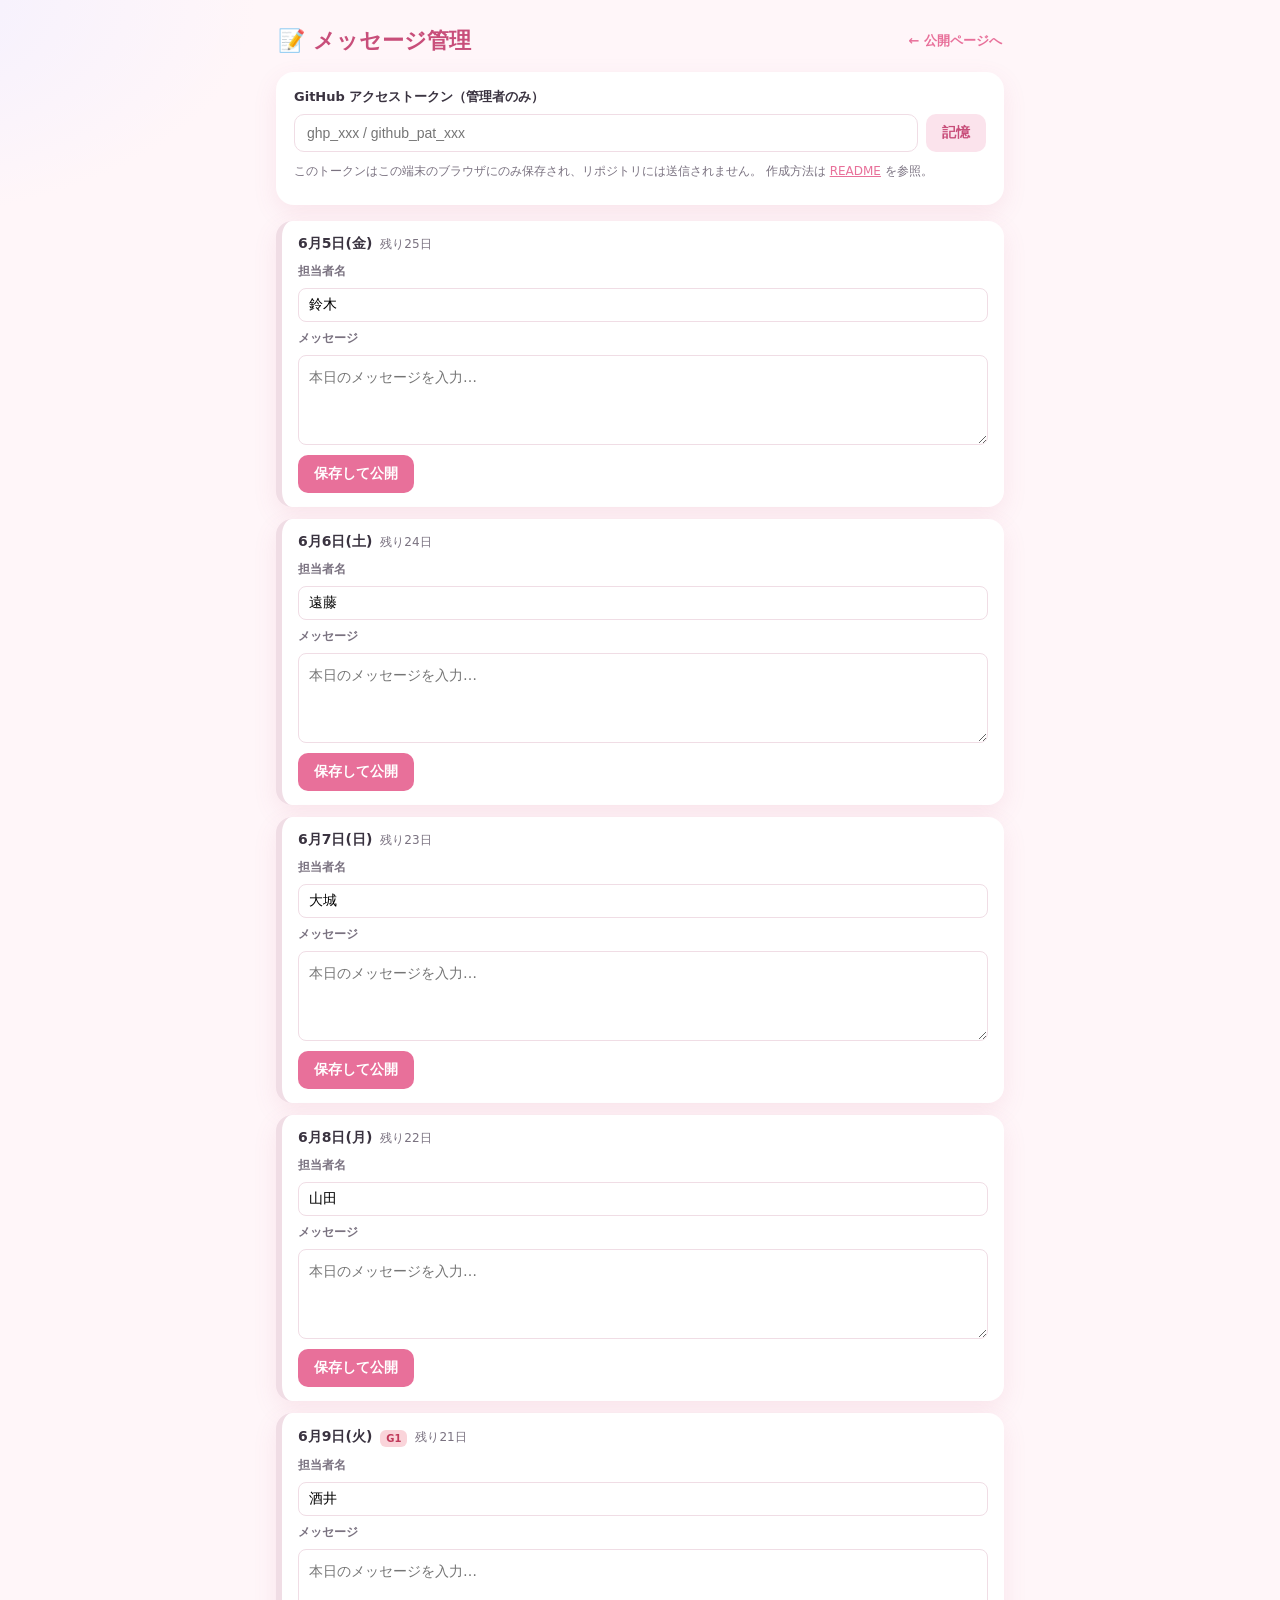
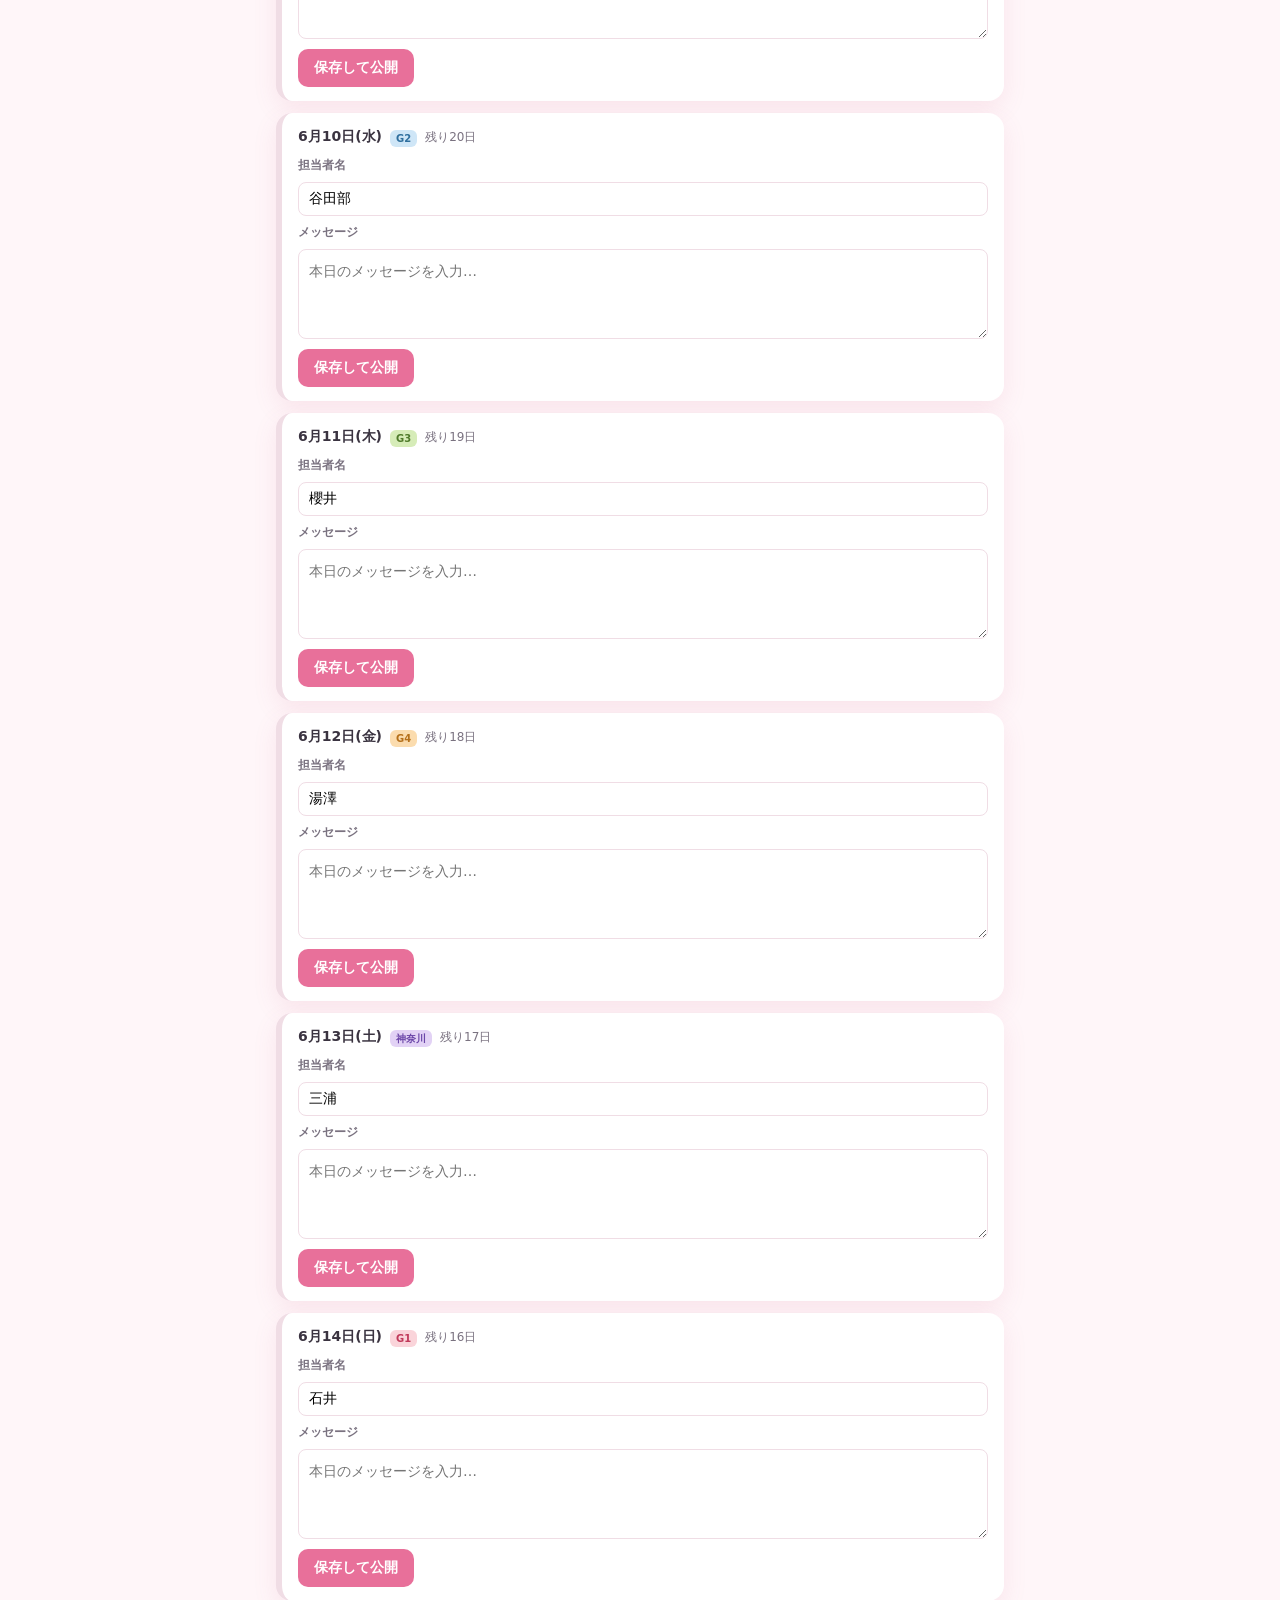
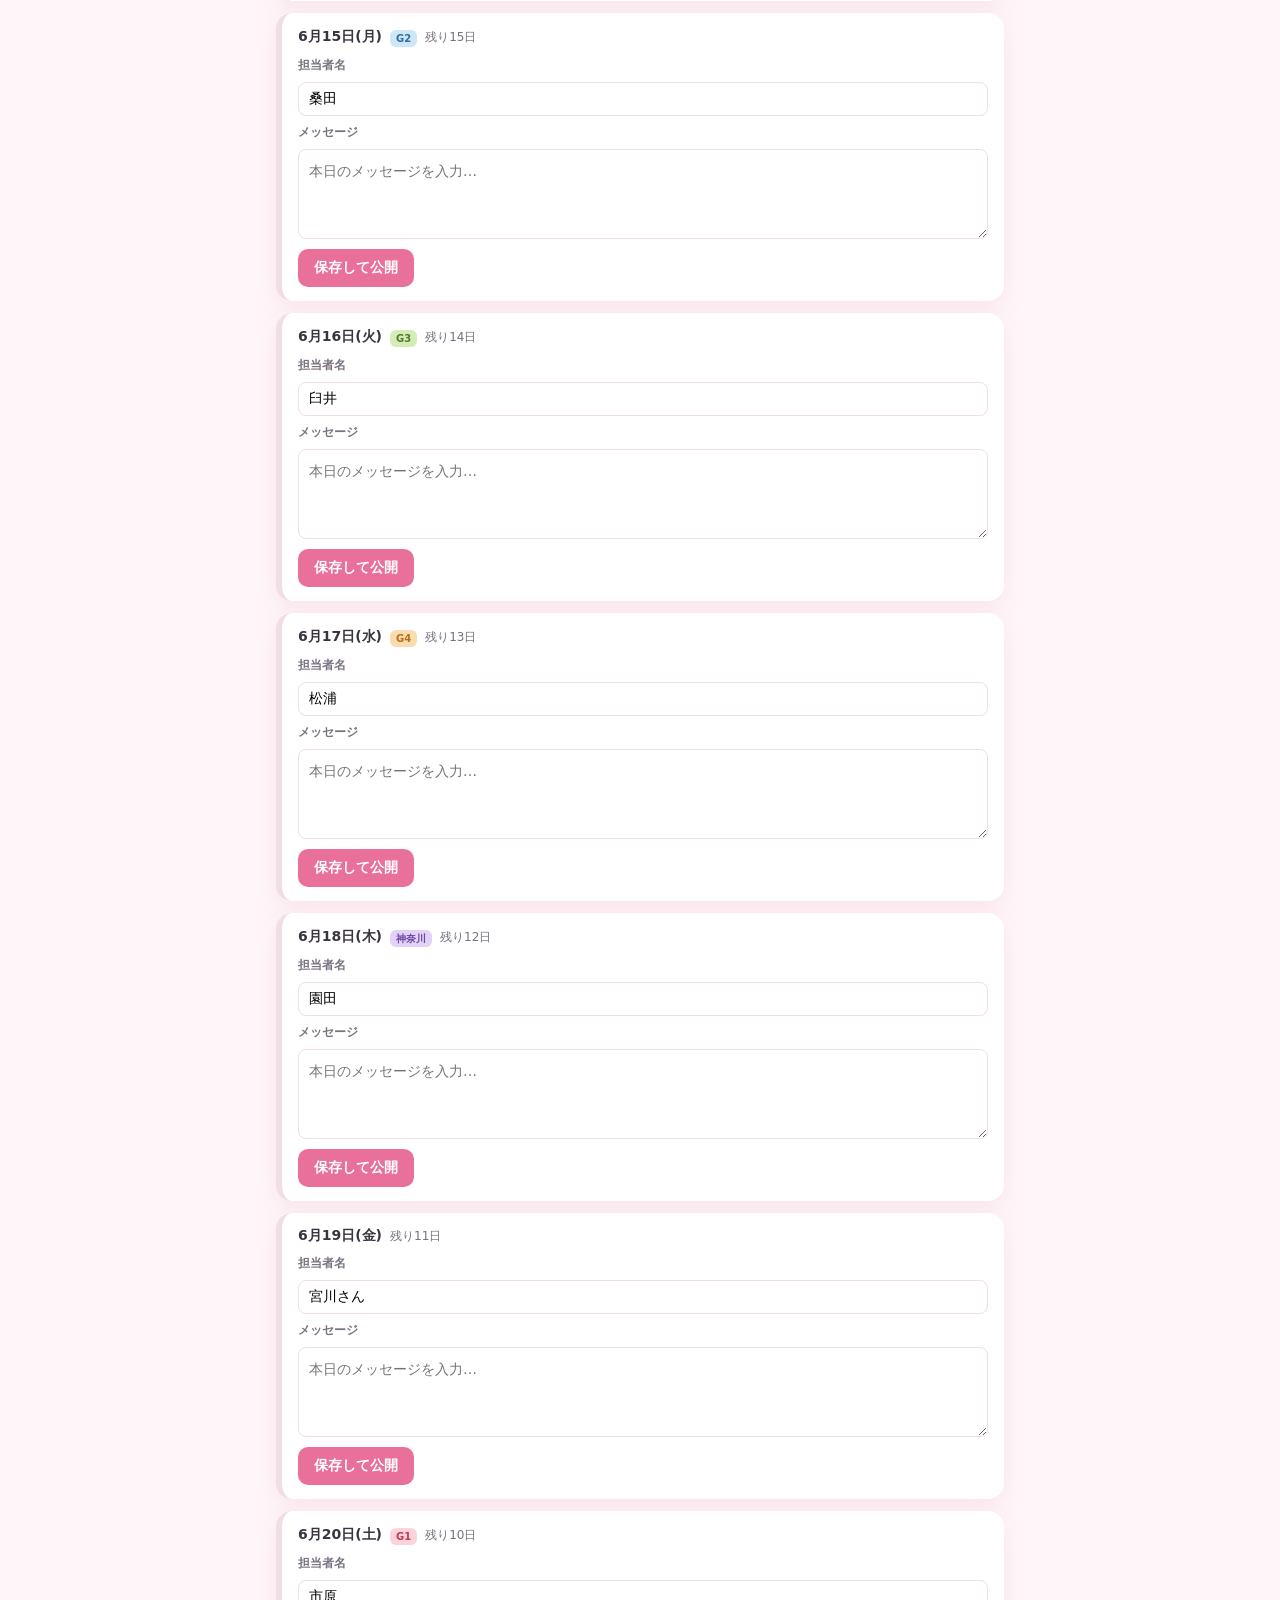
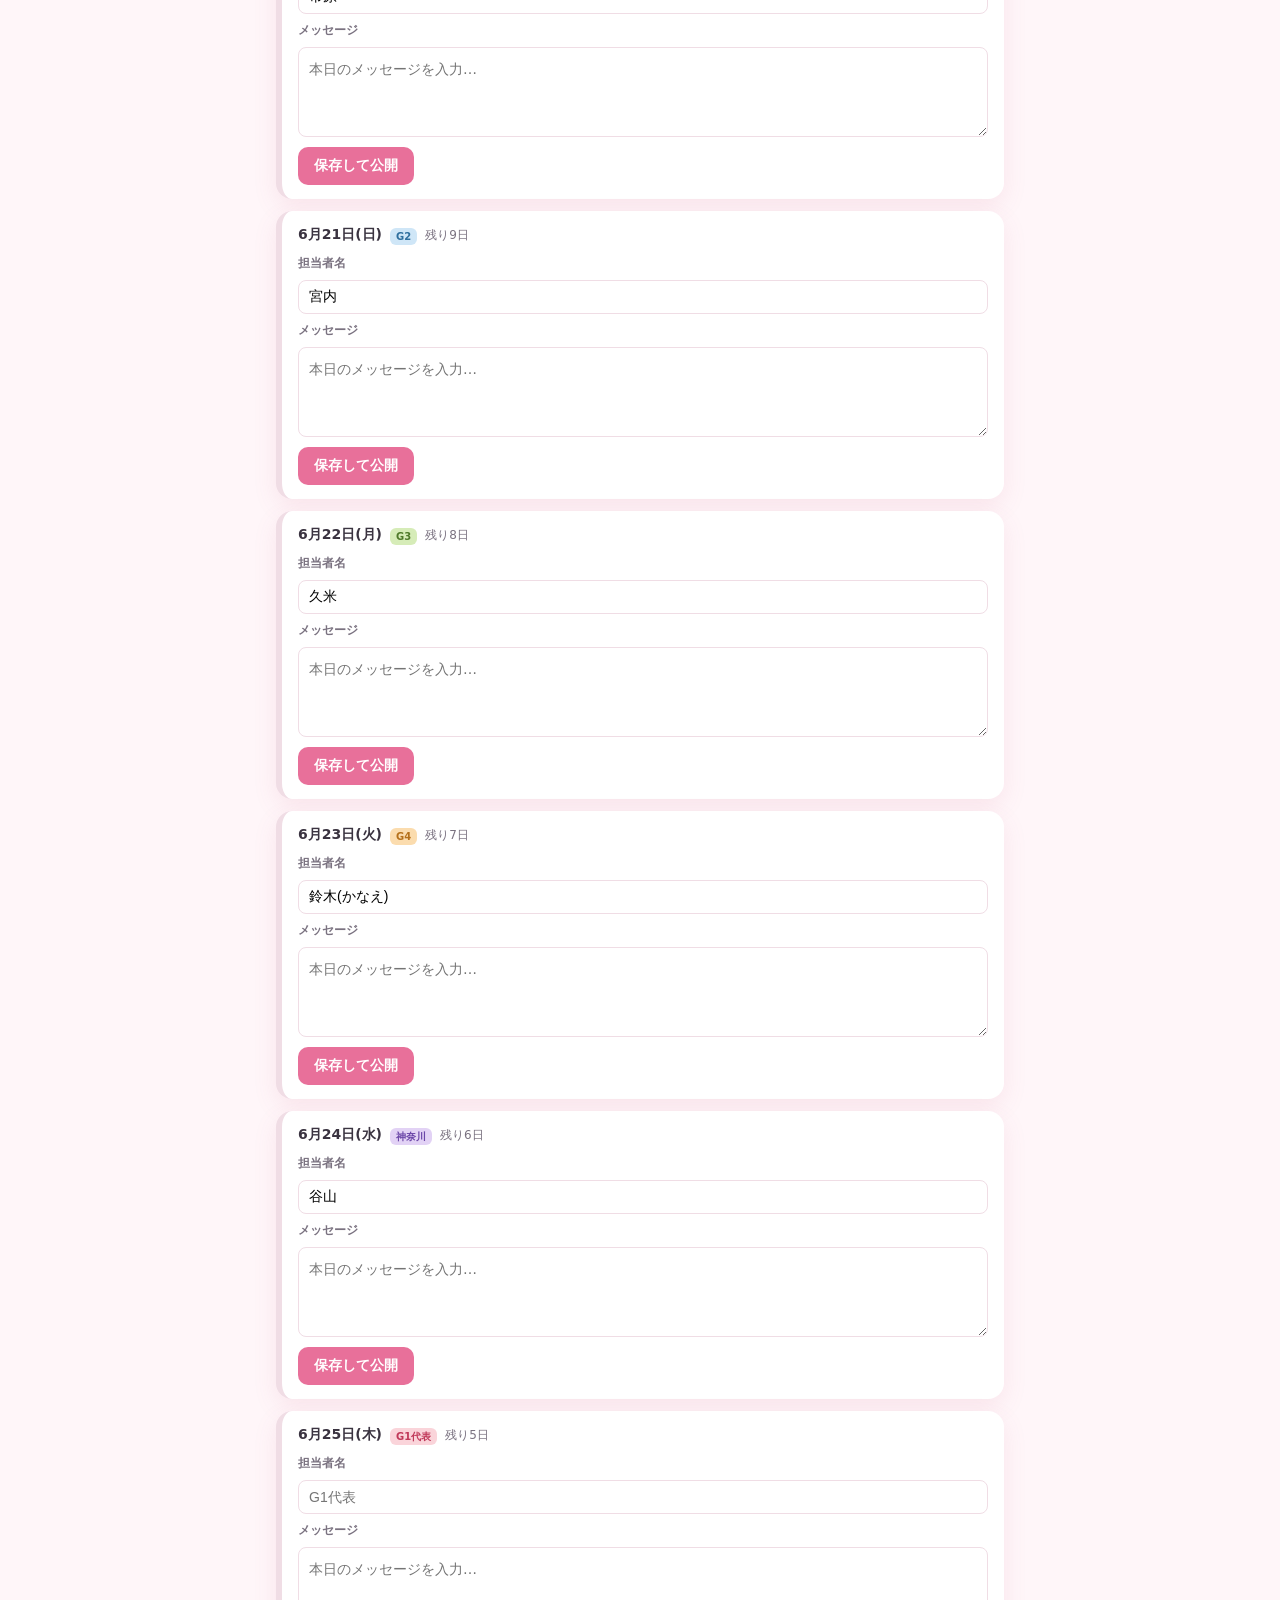
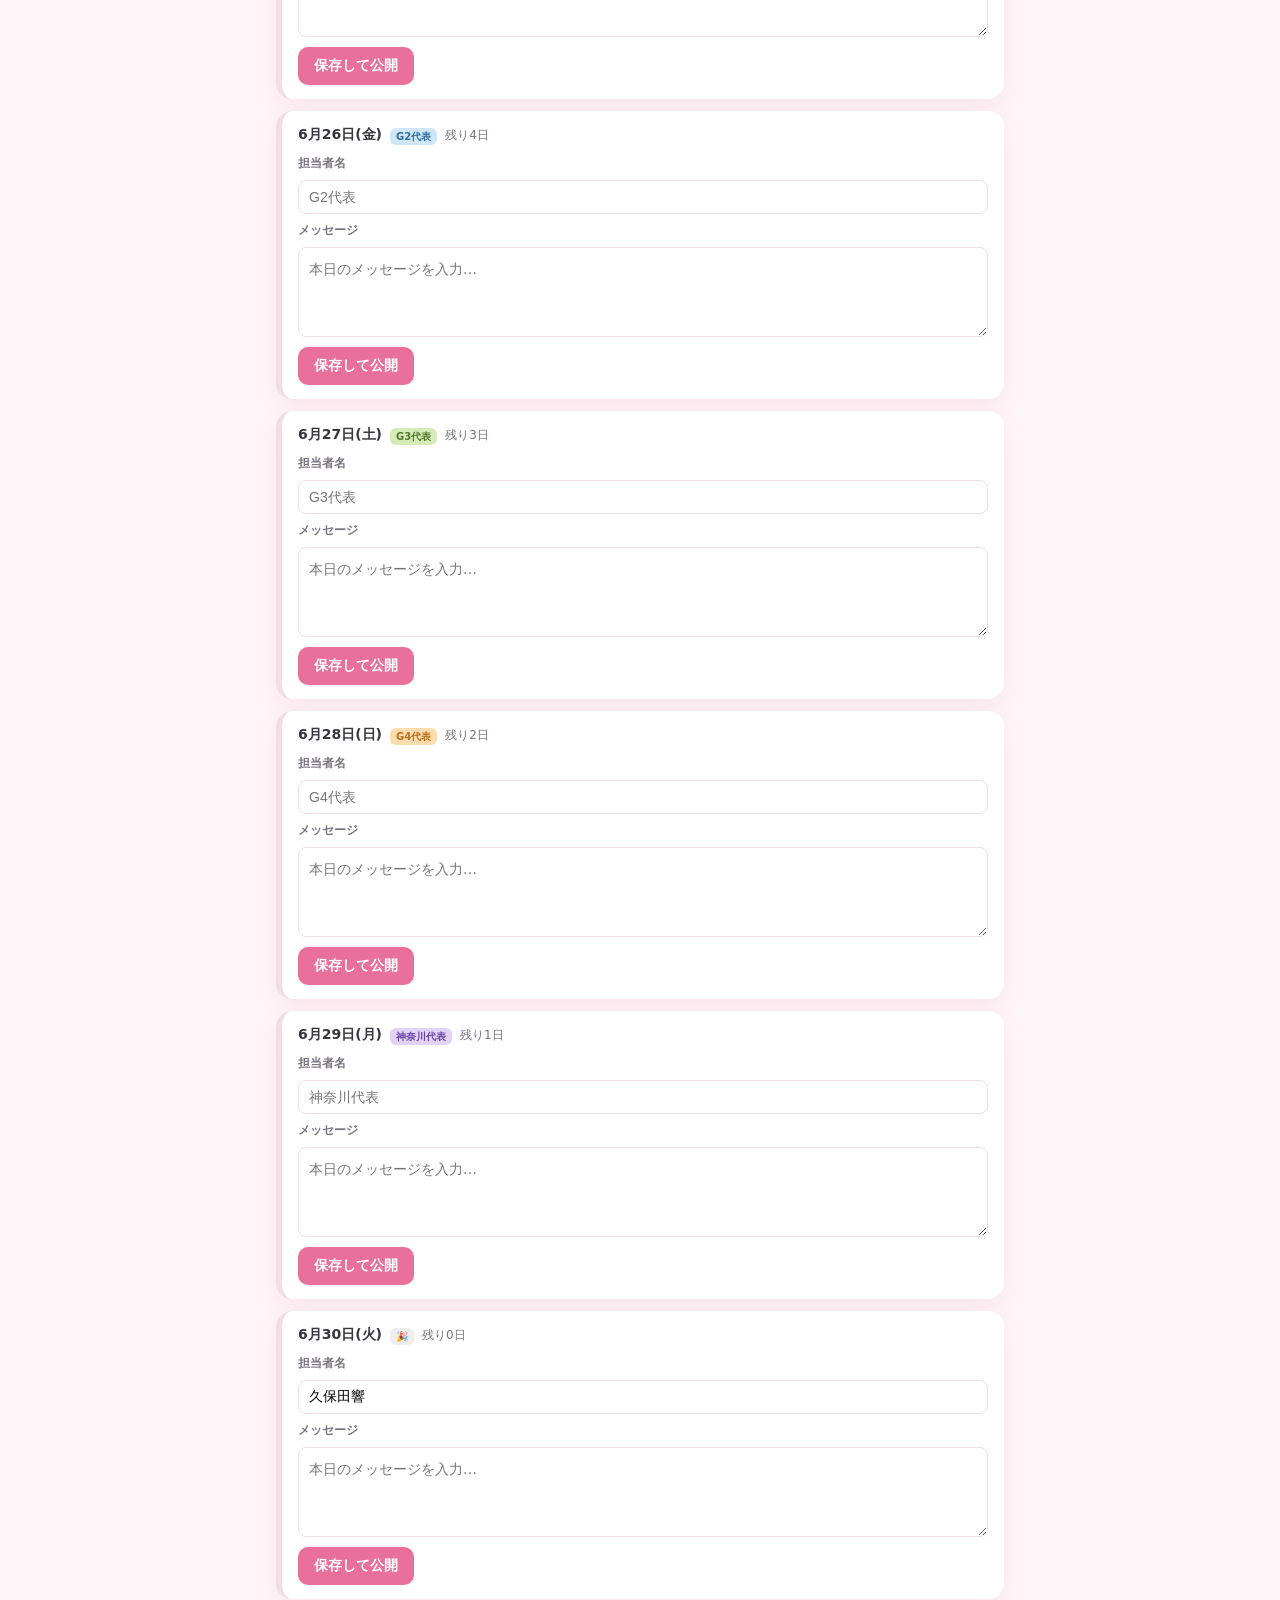
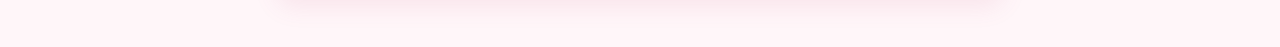
==== admin.html @ d073f43c "首都圏 集客カウントダウンサイト 初版 - 毎秒のカウントダウン（6/30 終日にゼロ） - 集客期間の進捗ゲージ（○%終了） - 6月カレンダー（担当者・残り日数・メッセージ） - 管理者ページ（G" ====
<!DOCTYPE html>
<html lang="ja">
<head>
  <meta charset="UTF-8" />
  <meta name="viewport" content="width=device-width, initial-scale=1.0" />
  <title>管理者ページ｜集客カウントダウン</title>
  <link rel="stylesheet" href="css/style.css" />
  <link rel="stylesheet" href="css/admin.css" />
</head>
<body>
  <div class="page admin">
    <header class="admin__head">
      <h1>📝 メッセージ管理</h1>
      <a href="index.html" class="admin__back">← 公開ページへ</a>
    </header>

    <!-- トークン入力 -->
    <section class="admin__token card">
      <label for="token">GitHub アクセストークン（管理者のみ）</label>
      <div class="admin__token-row">
        <input type="password" id="token" placeholder="ghp_xxx / github_pat_xxx" autocomplete="off" />
        <button id="btn-save-token" class="btn btn--ghost">記憶</button>
      </div>
      <p class="admin__note">
        このトークンはこの端末のブラウザにのみ保存され、リポジトリには送信されません。
        作成方法は <a href="README.md" target="_blank" rel="noopener">README</a> を参照。
      </p>
      <p id="token-status" class="admin__status"></p>
    </section>

    <div id="editor" class="admin__editor"></div>

    <div id="toast" class="toast" hidden></div>
  </div>

  <script src="js/schedule.js"></script>
  <script src="js/admin.js"></script>
</body>
</html>
---- css/style.css ----
:root {
  --pink: #e8709a;
  --pink-soft: #fbe3ec;
  --pink-deep: #c84e7a;
  --ink: #3a3340;
  --ink-soft: #7a7280;
  --bg: #fff6f9;
  --card: #ffffff;
  --line: #f0dde5;
  --g1-bg: #fad4da; --g1-fg: #c0395a;
  --g2-bg: #cfe6f7; --g2-fg: #2f6f9e;
  --g3-bg: #d6ecb8; --g3-fg: #4f7a2a;
  --g4-bg: #fbdcae; --g4-fg: #b5701a;
  --kanagawa-bg: #e2d2f5; --kanagawa-fg: #6b46a8;
  --shadow: 0 8px 24px rgba(200, 78, 122, 0.10);
}

* { box-sizing: border-box; }

body {
  margin: 0;
  font-family: "Hiragino Sans", "Hiragino Kaku Gothic ProN", "Yu Gothic",
    "Noto Sans JP", "Segoe UI", system-ui, sans-serif;
  color: var(--ink);
  background:
    radial-gradient(900px 500px at 100% -10%, #fff0f5 0%, transparent 60%),
    radial-gradient(700px 400px at -10% 0%, #f3f0ff 0%, transparent 55%),
    var(--bg);
  -webkit-font-smoothing: antialiased;
}

.page {
  max-width: 760px;
  margin: 0 auto;
  padding: 20px 16px 48px;
}

/* ===== Hero ===== */
.hero {
  display: flex;
  align-items: center;
  gap: 18px;
  background: var(--card);
  border-radius: 24px;
  padding: 20px 22px;
  box-shadow: var(--shadow);
}
.hero__brand {
  display: grid;
  justify-items: center;
  line-height: 1;
  padding-right: 18px;
  border-right: 2px dotted var(--line);
}
.hero__month { font-size: 15px; letter-spacing: 2px; color: var(--pink); font-style: italic; }
.hero__no { font-size: 56px; font-weight: 800; color: var(--ink); }
.hero__year { font-size: 13px; color: var(--ink-soft); letter-spacing: 1px; }
.hero__title { display: grid; gap: 4px; }
.hero__lead { margin: 0; color: var(--pink); font-weight: 700; font-size: 14px; }
.hero__title h1 {
  margin: 0;
  font-size: clamp(26px, 7vw, 38px);
  color: var(--pink-deep);
  letter-spacing: 1px;
}
.hero__sub { margin: 0; font-size: 13px; color: var(--ink-soft); }

/* ===== Countdown ===== */
.countdown {
  margin-top: 16px;
  background: linear-gradient(135deg, #ff9bbb, #e8709a);
  color: #fff;
  border-radius: 24px;
  padding: 22px 18px 18px;
  text-align: center;
  box-shadow: var(--shadow);
}
.countdown__remain { display: flex; align-items: baseline; justify-content: center; gap: 6px; }
.countdown__remain-num { font-size: clamp(54px, 16vw, 86px); font-weight: 800; line-height: 1; text-shadow: 0 3px 0 rgba(0,0,0,.08); }
.countdown__remain-unit { font-size: 22px; font-weight: 700; }
.countdown__clock { display: flex; align-items: center; justify-content: center; gap: 8px; margin-top: 8px; }
.countdown__clock .unit { display: grid; min-width: 64px; background: rgba(255,255,255,.18); border-radius: 14px; padding: 8px 6px; }
.countdown__clock .unit span { font-size: clamp(22px, 7vw, 30px); font-weight: 800; font-variant-numeric: tabular-nums; }
.countdown__clock .unit small { font-size: 11px; opacity: .9; }
.countdown__clock .sep { font-size: 24px; font-weight: 800; opacity: .8; }
.countdown__caption { margin: 12px 0 0; font-size: 13px; opacity: .95; }

/* ===== Gauge ===== */
.gauge { margin-top: 16px; background: var(--card); border-radius: 20px; padding: 16px 18px; box-shadow: var(--shadow); }
.gauge__bar { position: relative; height: 30px; border-radius: 999px; background: #f3e2ea; overflow: hidden; }
.gauge__fill { position: absolute; inset: 0 auto 0 0; width: 0%; border-radius: 999px;
  background: linear-gradient(90deg, #ffc36b, #ff8db1, #e8709a); transition: width .6s ease; }
.gauge__text { position: absolute; inset: 0; display: grid; place-items: center; font-size: 13px; font-weight: 800;
  color: var(--ink); text-shadow: 0 1px 2px rgba(255,255,255,.7); }
.gauge__ends { display: flex; justify-content: space-between; margin-top: 6px; font-size: 11px; color: var(--ink-soft); }

/* ===== Spotlight ===== */
.spotlight { margin-top: 16px; }
.spot-card {
  background: var(--card); border-radius: 22px; padding: 18px 20px; box-shadow: var(--shadow);
  border: 2px solid var(--pink-soft);
}
.spot-card__top { display: flex; align-items: center; gap: 10px; flex-wrap: wrap; }
.spot-card__label { font-size: 12px; font-weight: 800; color: var(--pink); }
.spot-card__name { font-size: 24px; font-weight: 800; margin: 2px 0 0; }
.spot-card__meta { font-size: 12px; color: var(--ink-soft); margin-top: 2px; }
.spot-card__msg { margin-top: 12px; font-size: 15px; line-height: 1.8; white-space: pre-wrap; }
.spot-card__msg.empty { color: var(--ink-soft); }
.spot-card--info { text-align: center; color: var(--ink-soft); }

/* ===== Calendar ===== */
.calendar { margin-top: 20px; background: var(--card); border-radius: 22px; padding: 16px 14px; box-shadow: var(--shadow); }
.calendar__head { margin: 4px 4px 12px; font-size: 18px; color: var(--pink-deep); }
.calendar__weekdays { display: grid; grid-template-columns: repeat(7, 1fr); text-align: center; font-size: 12px; font-weight: 700; color: var(--ink-soft); margin-bottom: 6px; }
.calendar__weekdays .sat { color: #4f7fc0; }
.calendar__weekdays .sun { color: #d96; }
.calendar__grid { display: grid; grid-template-columns: repeat(7, 1fr); gap: 5px; }
.cell {
  position: relative; min-height: 78px; border-radius: 12px; background: #fffafc;
  border: 1.5px solid #f4e6ec; padding: 5px 4px 4px; display: flex; flex-direction: column;
  cursor: default; overflow: hidden;
}
.cell.is-empty { background: #fbf6f8; border-style: dashed; opacity: .65; }
.cell.has-member { cursor: pointer; transition: transform .12s ease, box-shadow .12s ease; }
.cell.has-member:hover { transform: translateY(-2px); box-shadow: 0 6px 14px rgba(200,78,122,.14); }
.cell.is-today { border-color: var(--pink); box-shadow: 0 0 0 2px var(--pink-soft) inset; background: #fff; }
.cell.is-finale { background: linear-gradient(135deg,#fff3d6,#ffe1ec); border-color: #ffc77d; }
.cell__date { font-size: 12px; font-weight: 800; color: var(--ink-soft); }
.cell.is-today .cell__date { color: var(--pink-deep); }
.cell__badge { display: inline-block; align-self: flex-start; margin-top: 3px; font-size: 10px; font-weight: 800;
  padding: 1px 6px; border-radius: 6px; background: #eee; color: #777; line-height: 1.5; }
.cell__badge.g1 { background: var(--g1-bg); color: var(--g1-fg); }
.cell__badge.g2 { background: var(--g2-bg); color: var(--g2-fg); }
.cell__badge.g3 { background: var(--g3-bg); color: var(--g3-fg); }
.cell__badge.g4 { background: var(--g4-bg); color: var(--g4-fg); }
.cell__badge.kanagawa { background: var(--kanagawa-bg); color: var(--kanagawa-fg); }
.cell__name { margin-top: 3px; font-size: 12px; font-weight: 700; line-height: 1.25; word-break: break-word; }
.cell__rem { margin-top: auto; font-size: 10px; color: var(--ink-soft); }
.cell__dot { position: absolute; top: 5px; right: 6px; font-size: 11px; }
.calendar__hint { text-align: center; font-size: 12px; color: var(--ink-soft); margin: 12px 0 2px; }

/* ===== Modal ===== */
.modal { position: fixed; inset: 0; z-index: 50; display: grid; place-items: center; padding: 18px; }
.modal[hidden] { display: none; }
.modal__backdrop { position: absolute; inset: 0; background: rgba(58,51,64,.45); backdrop-filter: blur(2px); }
.modal__card { position: relative; background: #fff; border-radius: 20px; padding: 24px 22px; max-width: 420px; width: 100%; box-shadow: 0 20px 50px rgba(0,0,0,.25); animation: pop .18s ease; }
@keyframes pop { from { transform: scale(.96); opacity: 0; } to { transform: scale(1); opacity: 1; } }
.modal__close { position: absolute; top: 10px; right: 12px; border: none; background: none; font-size: 26px; line-height: 1; color: var(--ink-soft); cursor: pointer; }
.modal__day { font-size: 13px; color: var(--ink-soft); }
.modal__name { font-size: 26px; font-weight: 800; margin: 4px 0 6px; }
.modal__msg { margin-top: 10px; font-size: 15px; line-height: 1.85; white-space: pre-wrap; }
.modal__msg.empty { color: var(--ink-soft); }

/* ===== Footer ===== */
.footer { text-align: center; margin-top: 26px; color: var(--ink-soft); font-size: 12px; }
.footer__admin { display: inline-block; margin-bottom: 8px; color: var(--pink); font-weight: 700; text-decoration: none; border-bottom: 1px dotted var(--pink); }

@media (max-width: 460px) {
  .cell { min-height: 70px; }
  .cell__name { font-size: 11px; }
  .hero { gap: 12px; padding: 16px; }
  .hero__brand { padding-right: 12px; }
  .hero__no { font-size: 46px; }
}
---- css/admin.css ----
.admin__head { display: flex; align-items: center; justify-content: space-between; margin: 6px 2px 16px; }
.admin__head h1 { margin: 0; font-size: 22px; color: var(--pink-deep); }
.admin__back { color: var(--pink); text-decoration: none; font-weight: 700; font-size: 13px; }

.card { background: var(--card); border-radius: 18px; padding: 16px 18px; box-shadow: var(--shadow); }

.admin__token label { display: block; font-size: 13px; font-weight: 700; margin-bottom: 8px; }
.admin__token-row { display: flex; gap: 8px; }
.admin__token-row input { flex: 1; padding: 10px 12px; border: 1.5px solid var(--line); border-radius: 10px; font-size: 14px; }
.admin__note { font-size: 12px; color: var(--ink-soft); margin: 10px 0 0; line-height: 1.6; }
.admin__note a { color: var(--pink); }
.admin__status { font-size: 13px; margin: 8px 0 0; font-weight: 700; }
.admin__status.ok { color: #2e8b57; }
.admin__status.err { color: #d2476a; }

.btn { border: none; border-radius: 10px; padding: 10px 16px; font-size: 14px; font-weight: 800; cursor: pointer; }
.btn--primary { background: var(--pink); color: #fff; }
.btn--primary:disabled { opacity: .5; cursor: default; }
.btn--ghost { background: var(--pink-soft); color: var(--pink-deep); }

.admin__editor { margin-top: 16px; display: grid; gap: 12px; }

.row { background: var(--card); border-radius: 16px; padding: 14px 16px; box-shadow: var(--shadow); border-left: 6px solid var(--line); }
.row.is-today { border-left-color: var(--pink); box-shadow: 0 0 0 2px var(--pink-soft); }
.row.is-filled { border-left-color: #7ec98a; }
.row__head { display: flex; align-items: center; gap: 8px; flex-wrap: wrap; margin-bottom: 10px; }
.row__date { font-size: 14px; font-weight: 800; }
.row__rem { font-size: 12px; color: var(--ink-soft); }
.row__today-tag { font-size: 11px; font-weight: 800; color: #fff; background: var(--pink); padding: 2px 8px; border-radius: 999px; }
.row__filled-tag { font-size: 11px; font-weight: 800; color: #2e8b57; }

.row__fields { display: grid; gap: 8px; }
.row__fields label { font-size: 12px; color: var(--ink-soft); font-weight: 700; }
.row__name { padding: 8px 10px; border: 1.5px solid var(--line); border-radius: 8px; font-size: 14px; width: 100%; }
.row__msg { padding: 10px; border: 1.5px solid var(--line); border-radius: 8px; font-size: 14px; width: 100%; min-height: 90px; resize: vertical; font-family: inherit; line-height: 1.7; }
.row__actions { display: flex; align-items: center; gap: 10px; margin-top: 10px; }
.row__status { font-size: 12px; font-weight: 700; }

.toast { position: fixed; left: 50%; bottom: 22px; transform: translateX(-50%); background: var(--ink); color: #fff; padding: 12px 18px; border-radius: 12px; font-size: 14px; font-weight: 700; box-shadow: 0 10px 30px rgba(0,0,0,.25); z-index: 99; }
.toast[hidden] { display: none; }
.toast.err { background: #d2476a; }
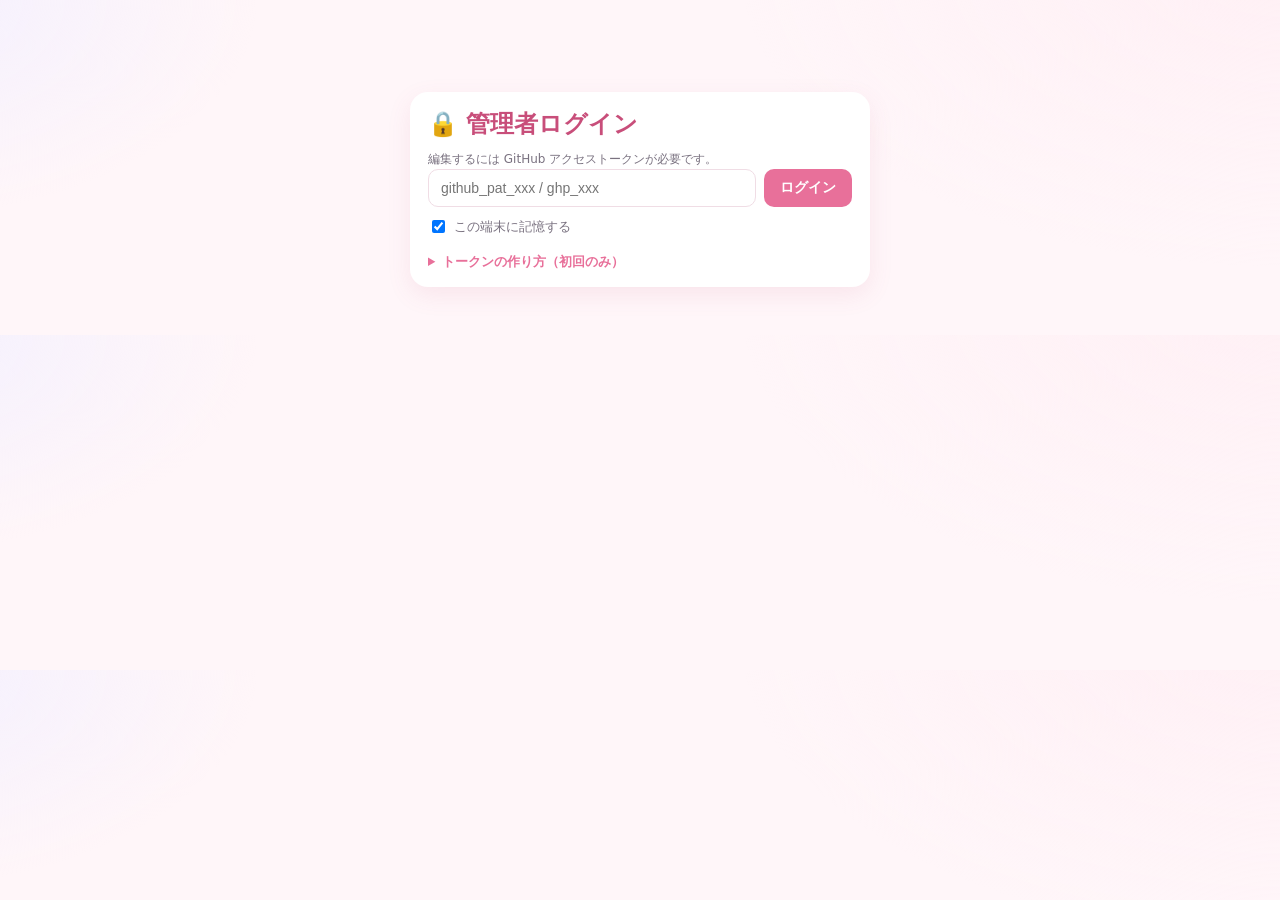
==== commit 41eafcd4: "管理画面をログイン制に変更・ゲージ期間を4/1〜に修正 - 公開ページから管理者リンクを削除（導線で見えないように） - admin.html を認証ゲート化：有効なトークンで認証後のみ編集画面を表示" ====
--- a/admin.html
+++ b/admin.html
@@ -3,32 +3,50 @@
 <head>
   <meta charset="UTF-8" />
   <meta name="viewport" content="width=device-width, initial-scale=1.0" />
-  <title>管理者ページ｜集客カウントダウン</title>
+  <meta name="robots" content="noindex, nofollow" />
+  <title>管理者ログイン</title>
   <link rel="stylesheet" href="css/style.css" />
   <link rel="stylesheet" href="css/admin.css" />
 </head>
 <body>
   <div class="page admin">
-    <header class="admin__head">
-      <h1>📝 メッセージ管理</h1>
-      <a href="index.html" class="admin__back">← 公開ページへ</a>
-    </header>
 
-    <!-- トークン入力 -->
-    <section class="admin__token card">
-      <label for="token">GitHub アクセストークン（管理者のみ）</label>
+    <!-- ログイン画面（未認証時はこれだけ表示） -->
+    <section id="login" class="card admin__login">
+      <h1>🔒 管理者ログイン</h1>
+      <p class="admin__note">編集するには GitHub アクセストークンが必要です。</p>
       <div class="admin__token-row">
-        <input type="password" id="token" placeholder="ghp_xxx / github_pat_xxx" autocomplete="off" />
-        <button id="btn-save-token" class="btn btn--ghost">記憶</button>
+        <input type="password" id="token" placeholder="github_pat_xxx / ghp_xxx" autocomplete="off" />
+        <button id="btn-unlock" class="btn btn--primary">ログイン</button>
       </div>
-      <p class="admin__note">
-        このトークンはこの端末のブラウザにのみ保存され、リポジトリには送信されません。
-        作成方法は <a href="README.md" target="_blank" rel="noopener">README</a> を参照。
-      </p>
-      <p id="token-status" class="admin__status"></p>
+      <label class="admin__remember">
+        <input type="checkbox" id="remember" checked /> この端末に記憶する
+      </label>
+      <p id="login-status" class="admin__status"></p>
+      <details class="admin__help">
+        <summary>トークンの作り方（初回のみ）</summary>
+        <ol>
+          <li>GitHub → Settings → Developer settings → <b>Fine-grained tokens</b> → Generate new token</li>
+          <li>Repository access → Only select repositories → <b>countdown-57</b></li>
+          <li>Permissions → <b>Contents: Read and write</b></li>
+          <li>発行された <code>github_pat_...</code> を上に貼り付けてログイン</li>
+        </ol>
+        <p>※ トークンはこの端末のブラウザにのみ保存され、サイトには送信されません。</p>
+      </details>
     </section>
 
-    <div id="editor" class="admin__editor"></div>
+    <!-- 編集画面（認証後に表示） -->
+    <div id="app" hidden>
+      <header class="admin__head">
+        <h1>📝 メッセージ管理</h1>
+        <div class="admin__head-right">
+          <a href="index.html" class="admin__back">公開ページ</a>
+          <button id="btn-logout" class="btn btn--ghost">ログアウト</button>
+        </div>
+      </header>
+      <p class="admin__loggedin">✓ ログイン中 — 各日のメッセージを入力して「保存して公開」</p>
+      <div id="editor" class="admin__editor"></div>
+    </div>
 
     <div id="toast" class="toast" hidden></div>
   </div>
--- a/css/admin.css
+++ b/css/admin.css
@@ -1,6 +1,17 @@
-.admin__head { display: flex; align-items: center; justify-content: space-between; margin: 6px 2px 16px; }
+.admin__head { display: flex; align-items: center; justify-content: space-between; margin: 6px 2px 4px; }
 .admin__head h1 { margin: 0; font-size: 22px; color: var(--pink-deep); }
+.admin__head-right { display: flex; align-items: center; gap: 12px; }
 .admin__back { color: var(--pink); text-decoration: none; font-weight: 700; font-size: 13px; }
+.admin__loggedin { font-size: 13px; color: #2e8b57; font-weight: 700; margin: 0 2px 14px; }
+
+/* ログイン画面 */
+.admin__login { max-width: 460px; margin: 8vh auto 0; }
+.admin__login h1 { margin: 0 0 6px; font-size: 24px; color: var(--pink-deep); }
+.admin__remember { display: inline-flex; align-items: center; gap: 6px; font-size: 13px; color: var(--ink-soft); margin-top: 10px; }
+.admin__help { margin-top: 16px; font-size: 13px; color: var(--ink-soft); }
+.admin__help summary { cursor: pointer; font-weight: 700; color: var(--pink); }
+.admin__help ol { margin: 10px 0; padding-left: 20px; line-height: 1.8; }
+.admin__help code { background: var(--pink-soft); padding: 1px 5px; border-radius: 5px; }
 
 .card { background: var(--card); border-radius: 18px; padding: 16px 18px; box-shadow: var(--shadow); }
 
